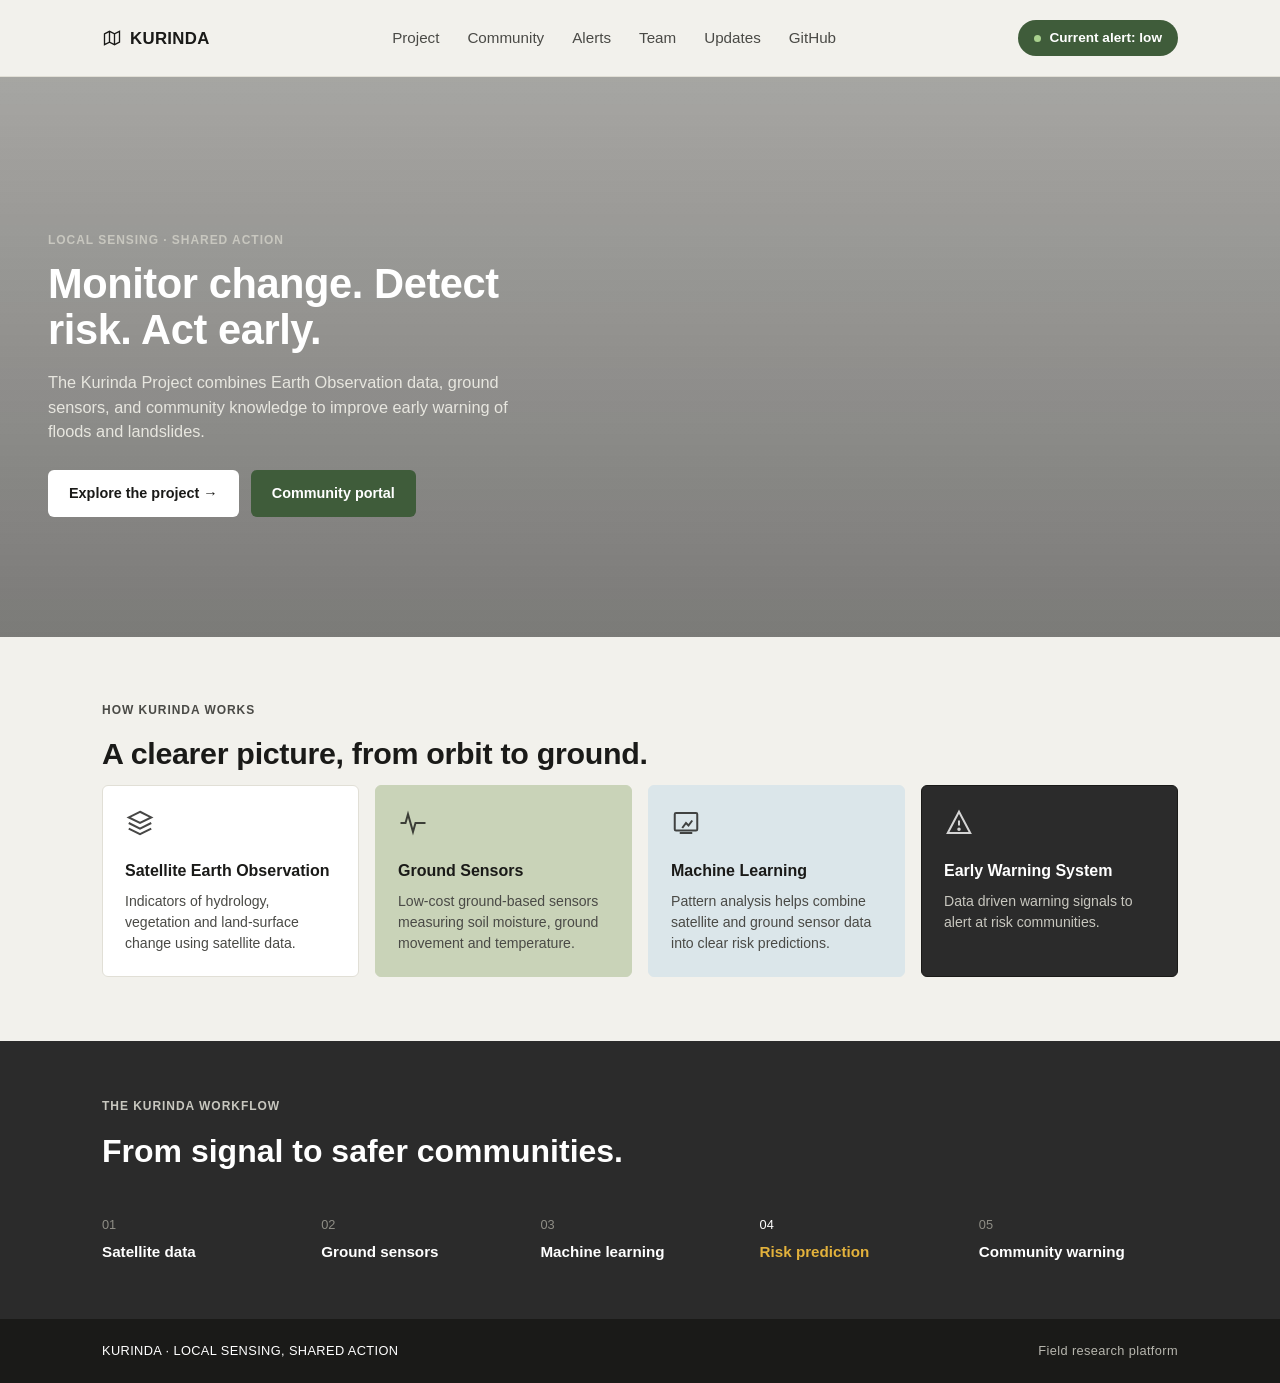
==== index.html @ 80cce1a8 "Update index.html" ====
<!doctype html>
<html lang="en">
<head>
<meta charset="utf-8">
<meta name="viewport" content="width=device-width, initial-scale=1">
<title>Kurinda — Monitor change. Detect risk. Act early.</title>
<meta name="description" content="Kurinda combines Earth Observation data, ground sensors, and community knowledge to improve early warning of floods and landslides.">
<link rel="stylesheet" href="style.css">
<style>
/* ---- Edits (loaded after style.css so these take priority) ---- */

/* Hero: photo background with a dark overlay so the text stays readable */
.hero {
  background:
    linear-gradient(rgba(25, 25, 25, 0.35), rgba(25, 25, 25, 0.55)),
    url("hero.jpg") center / cover no-repeat;
}

/* Black backgrounds -> dark grey */
.workflow,
.site-footer,
.feat-card.dark {
  background: #2b2b2b;
}

/* Workflow numbers + labels: all white (including the Risk prediction step) */
.step .num,
.step .label,
.step.accent .num,
.step.accent .label {
  color: #fff;
}
</style>
</head>
<body>

<header class="site-header">
  <div class="header-inner">
    <a href="index.html" class="logo">
      <svg width="20" height="20" viewBox="0 0 24 24" fill="none" stroke="currentColor" stroke-width="1.6"><path d="M3 7l6-3 6 3 6-3v13l-6 3-6-3-6 3V7z"/><path d="M9 4v13"/><path d="M15 7v13"/></svg>
      KURINDA
    </a>
    <button class="nav-toggle" aria-label="Toggle menu"><span></span><span></span><span></span></button>
    <nav class="main-nav">
      <a href="project.html">Project</a>
      <a href="community.html">Community</a>
      <a href="alerts.html">Alerts</a>
      <a href="team.html">Team</a>
      <a href="updates.html">Updates</a>
      <a href="https://github.com/ds2713/ProjectKurinda_PCB">GitHub</a>
    </nav>
    <span class="alert-pill"><span class="dot"></span> Current alert: low</span>
  </div>
</header>

<section class="hero">
  <div class="hero-content">
    <div class="eyebrow on-dark">Local sensing · Shared action</div>
    <h1>Monitor change. Detect risk. Act early.</h1>
    <p>The Kurinda Project combines Earth Observation data, ground sensors, and community knowledge to improve early warning of floods and landslides.</p>
    <div class="hero-actions">
      <a href="project.html" class="btn btn-light">Explore the project →</a>
      <a href="community.html" class="btn btn-green">Community portal</a>
    </div>
  </div>
</section>

<section>
  <div class="wrap">
    <div class="eyebrow">How Kurinda works</div>
    <h2 class="section-title">A clearer picture, from orbit to ground.</h2>
    <div class="grid-4">
      <div class="feat-card">
        <svg class="icon" viewBox="0 0 24 24" fill="none" stroke="currentColor" stroke-width="1.6"><path d="M12 3l9 4.5-9 4.5-9-4.5L12 3z"/><path d="M3 12l9 4.5 9-4.5"/><path d="M3 16.5l9 4.5 9-4.5"/></svg>
        <h3>Satellite Earth Observation</h3>
        <p>Indicators of hydrology, vegetation and land-surface change using satellite data.</p>
      </div>
      <div class="feat-card olive">
        <svg class="icon" viewBox="0 0 24 24" fill="none" stroke="currentColor" stroke-width="1.6"><path d="M2 12h4l2-7 4 14 2-7h8"/></svg>
        <h3>Ground Sensors</h3>
        <p>Low-cost ground-based sensors measuring soil moisture, ground movement and temperature.</p>
      </div>
      <div class="feat-card pale">
        <svg class="icon" viewBox="0 0 24 24" fill="none" stroke="currentColor" stroke-width="1.6"><rect x="3" y="4" width="18" height="14" rx="1"/><path d="M7 20h10M9 16l3-4 2 2 3-4"/></svg>
        <h3>Machine Learning</h3>
        <p>Pattern analysis helps combine satellite and ground sensor data into clear risk predictions.</p>
      </div>
      <div class="feat-card dark">
        <svg class="icon" viewBox="0 0 24 24" fill="none" stroke="currentColor" stroke-width="1.6"><path d="M12 3l9 17H3L12 3z"/><path d="M12 10v4"/><circle cx="12" cy="17" r="0.6" fill="currentColor"/></svg>
        <h3>Early Warning System</h3>
        <p>Data driven warning signals to alert at risk communities.</p>
      </div>
    </div>
  </div>
</section>

<div class="workflow">
  <div class="wrap">
    <div class="eyebrow on-dark">The Kurinda workflow</div>
    <h2>From signal to safer communities.</h2>
    <div class="step-row">
      <div class="step"><div class="num">01</div><div class="label">Satellite data</div></div>
      <div class="step"><div class="num">02</div><div class="label">Ground sensors</div></div>
      <div class="step"><div class="num">03</div><div class="label">Machine learning</div></div>
      <div class="step accent"><div class="num">04</div><div class="label">Risk prediction</div></div>
      <div class="step"><div class="num">05</div><div class="label">Community warning</div></div>
    </div>
  </div>
</div>

<footer class="site-footer">
  <div class="footer-inner">
    <span>KURINDA · LOCAL SENSING, SHARED ACTION</span>
    <span class="muted">Field research platform</span>
  </div>
</footer>

<script src="script.js"></script>
</body>
</html>
---- style.css ----
/* ===== Kurinda — shared styles ===== */

:root {
  --cream: #f2f1ec;
  --white: #ffffff;
  --ink: #1a1a18;
  --ink-soft: #4a4a46;
  --muted: #8a8a84;
  --line: #e1dfd6;

  --green: #5b7a52;
  --green-dark: #3f5c3a;
  --olive: #c9d3b8;
  --blue-pale: #dbe6ea;

  --amber: #e3b23c;
  --amber-text: #6b4f10;
  --red: #c17a3d;
  --red-text: #6b3a13;
  --black-alert: #7a2e28;

  --radius: 6px;
  --maxw: 1140px;

  font-size: 16px;
}

* { box-sizing: border-box; }

html, body {
  margin: 0;
  padding: 0;
}

body {
  background: var(--cream);
  color: var(--ink);
  font-family: -apple-system, "Inter", "Segoe UI", Helvetica, Arial, sans-serif;
  line-height: 1.5;
  -webkit-font-smoothing: antialiased;
}

a { color: inherit; text-decoration: none; }

img { max-width: 100%; display: block; }

.wrap {
  max-width: var(--maxw);
  margin: 0 auto;
  padding: 0 32px;
}

/* ---------- Header ---------- */

header.site-header {
  background: var(--cream);
  border-bottom: 1px solid var(--line);
}

.header-inner {
  max-width: var(--maxw);
  margin: 0 auto;
  padding: 20px 32px;
  display: flex;
  align-items: center;
  justify-content: space-between;
  gap: 24px;
}

.logo {
  display: flex;
  align-items: center;
  gap: 8px;
  font-weight: 700;
  font-size: 1.05rem;
  letter-spacing: 0.02em;
  white-space: nowrap;
}

.logo svg { flex-shrink: 0; }

nav.main-nav {
  display: flex;
  gap: 28px;
  flex: 1;
  justify-content: center;
}

nav.main-nav a {
  font-size: 0.95rem;
  color: var(--ink-soft);
  transition: color 0.15s ease;
}

nav.main-nav a:hover { color: var(--ink); }

nav.main-nav a.active {
  color: var(--ink);
  font-weight: 600;
}

.alert-pill {
  display: inline-flex;
  align-items: center;
  gap: 8px;
  background: var(--green-dark);
  color: var(--white);
  font-size: 0.85rem;
  font-weight: 600;
  padding: 8px 16px;
  border-radius: 20px;
  white-space: nowrap;
}

.alert-pill .dot {
  width: 7px;
  height: 7px;
  border-radius: 50%;
  background: #a9d18e;
}

.nav-toggle {
  display: none;
  background: none;
  border: none;
  cursor: pointer;
  padding: 4px;
}

.nav-toggle span {
  display: block;
  width: 22px;
  height: 2px;
  background: var(--ink);
  margin: 5px 0;
}

/* ---------- Footer ---------- */

footer.site-footer {
  background: var(--ink);
  color: var(--white);
}

.footer-inner {
  max-width: var(--maxw);
  margin: 0 auto;
  padding: 22px 32px;
  display: flex;
  align-items: center;
  justify-content: space-between;
  font-size: 0.8rem;
  letter-spacing: 0.03em;
}

.footer-inner .muted { color: #b7b6ae; }

/* ---------- Eyebrow / labels ---------- */

.eyebrow {
  font-size: 0.75rem;
  font-weight: 700;
  letter-spacing: 0.08em;
  text-transform: uppercase;
  color: var(--ink-soft);
  margin-bottom: 12px;
}

.eyebrow.on-dark { color: #c8c7bf; }

/* ---------- Buttons ---------- */

.btn {
  display: inline-flex;
  align-items: center;
  gap: 8px;
  padding: 12px 20px;
  border-radius: var(--radius);
  font-size: 0.9rem;
  font-weight: 600;
  border: 1px solid transparent;
}

.btn-light {
  background: var(--white);
  color: var(--ink);
}

.btn-green {
  background: var(--green-dark);
  color: var(--white);
}

/* ---------- Hero (home) ---------- */

.hero {
  position: relative;
  min-height: 560px;
  display: flex;
  align-items: flex-end;
  background:
    linear-gradient(180deg, rgba(10, 16, 8, 0.15) 0%, rgba(8, 12, 6, 0.75) 100%),
    linear-gradient(135deg, #2f4423 0%, #4a6636 40%, #6d8a4d 70%, #3a5528 100%);
  background-blend-mode: multiply;
}

.hero-content {
  position: relative;
  color: var(--white);
  padding: 56px 48px;
  max-width: 620px;
}

.hero h1 {
  font-size: 2.6rem;
  line-height: 1.1;
  margin: 0 0 18px;
  font-weight: 700;
  letter-spacing: -0.01em;
}

.hero p {
  font-size: 1.02rem;
  color: #e7e6df;
  max-width: 460px;
  margin: 0 0 26px;
}

.hero-actions {
  display: flex;
  gap: 12px;
}

/* ---------- Section wrappers ---------- */

section { padding: 64px 0; }
section.tight { padding: 48px 0; }

h2.section-title {
  font-size: 1.9rem;
  font-weight: 700;
  letter-spacing: -0.01em;
  margin: 0 0 8px;
}

.section-lead {
  color: var(--ink-soft);
  max-width: 640px;
  margin: 0 0 36px;
}

/* ---------- Card grid (home features) ---------- */

.grid-4 {
  display: grid;
  grid-template-columns: repeat(4, 1fr);
  gap: 16px;
}

.feat-card {
  background: var(--white);
  border: 1px solid var(--line);
  border-radius: var(--radius);
  padding: 22px;
}

.feat-card .icon {
  width: 30px;
  height: 30px;
  margin-bottom: 14px;
  opacity: 0.8;
}

.feat-card h3 {
  font-size: 1rem;
  margin: 0 0 8px;
}

.feat-card p {
  font-size: 0.88rem;
  color: var(--ink-soft);
  margin: 0;
}

.feat-card.olive { background: var(--olive); border-color: var(--olive); }
.feat-card.pale { background: var(--blue-pale); border-color: var(--blue-pale); }
.feat-card.dark { background: var(--ink); border-color: var(--ink); color: var(--white); }
.feat-card.dark p { color: #c8c7bf; }

/* ---------- Dark workflow band ---------- */

.workflow {
  background: var(--ink);
  color: var(--white);
  padding: 56px 0;
}

.workflow h2 {
  font-size: 2rem;
  margin: 0 0 40px;
  max-width: 560px;
}

.step-row {
  display: grid;
  grid-template-columns: repeat(5, 1fr);
  gap: 20px;
}

.step-row .step .num {
  font-size: 0.8rem;
  color: #8f8e86;
  margin-bottom: 6px;
}

.step-row .step .label { font-size: 0.95rem; font-weight: 600; }
.step-row .step.accent .label { color: var(--amber); }

/* ---------- Generic page hero (non-home pages) ---------- */

.page-head { padding: 56px 0 40px; }

.page-head h1 {
  font-size: 2.4rem;
  margin: 0 0 14px;
  font-weight: 700;
  letter-spacing: -0.01em;
}

.page-head p {
  max-width: 640px;
  color: var(--ink-soft);
  margin: 0;
}

/* ---------- Dark feature panel w/ image ---------- */

.panel-dark {
  background: var(--ink);
  color: var(--white);
  border-radius: 10px;
  padding: 40px;
  display: grid;
  grid-template-columns: 1fr 1fr;
  gap: 36px;
  align-items: center;
}

.panel-dark h3 { font-size: 1.6rem; margin: 10px 0 14px; }
.panel-dark p { color: #cfcec6; margin: 0; }

.panel-photo {
  position: relative;
  border-radius: 8px;
  overflow: hidden;
  min-height: 220px;
  background: linear-gradient(135deg, #cfa96b 0%, #8fae63 45%, #35502a 100%);
  display: flex;
  align-items: flex-end;
  justify-content: center;
  padding-bottom: 18px;
}

.pin-badge {
  background: rgba(255,255,255,0.95);
  color: var(--ink);
  font-size: 0.82rem;
  font-weight: 600;
  padding: 8px 14px;
  border-radius: 20px;
  display: inline-flex;
  align-items: center;
  gap: 6px;
}

/* ---------- Numbered step loop ---------- */

.loop-row {
  display: flex;
  align-items: center;
  gap: 20px;
  flex-wrap: wrap;
}

.loop-row .step {
  min-width: 100px;
}
.loop-row .num {
  font-size: 0.8rem;
  color: var(--muted);
  margin-bottom: 4px;
}
.loop-row .label { font-weight: 600; }
.loop-row .arrow { color: var(--muted); font-size: 1.1rem; }

/* ---------- 3-card research grid ---------- */

.grid-3 {
  display: grid;
  grid-template-columns: repeat(3, 1fr);
  gap: 16px;
}

.grid-3 .feat-card h3 { margin-top: 4px; }

/* ---------- Two column dark footer panel (project page) ---------- */

.panel-split {
  background: var(--ink);
  color: var(--white);
  border-radius: 10px;
  padding: 36px 40px;
  display: grid;
  grid-template-columns: 1.3fr 1fr;
  gap: 40px;
}

.panel-split h4 {
  font-size: 0.75rem;
  letter-spacing: 0.06em;
  text-transform: uppercase;
  color: #b7b6ae;
  margin: 0 0 12px;
}

.panel-split p { color: #d7d6cf; font-size: 0.92rem; margin: 0; }

.panel-split .col + .col { border-top: 1px solid #3a3a36; margin-top: 20px; padding-top: 20px; }
.panel-split ul { margin: 8px 0 0; padding-left: 18px; color: #d7d6cf; font-size: 0.9rem; }
.panel-split .links { display: flex; flex-direction: column; gap: 2px; color: #d7d6cf; font-size: 0.9rem; }

/* ---------- Status card (community) ---------- */

.status-card {
  background: var(--white);
  border: 1px solid var(--line);
  border-radius: var(--radius);
  padding: 22px 26px;
  display: flex;
  align-items: center;
  gap: 16px;
  margin-bottom: 24px;
}

.status-card .status-dot {
  width: 44px;
  height: 44px;
  border-radius: 50%;
  background: var(--olive);
  display: flex;
  align-items: center;
  justify-content: center;
  flex-shrink: 0;
  color: var(--green-dark);
}

.status-card h3 { margin: 0 0 2px; font-size: 1.1rem; }
.status-card p { margin: 0; color: var(--ink-soft); font-size: 0.88rem; }

/* ---------- Risk flow + levels ---------- */

.risk-box {
  background: var(--white);
  border: 1px solid var(--line);
  border-radius: var(--radius);
  padding: 26px;
  margin-bottom: 16px;
}

.risk-box > p { color: var(--ink-soft); margin: 0 0 20px; max-width: 620px; }

.flow-row {
  display: flex;
  align-items: center;
  gap: 10px;
  flex-wrap: wrap;
  margin-bottom: 24px;
}

.flow-chip {
  display: inline-flex;
  align-items: center;
  gap: 8px;
  padding: 8px 14px;
  border-radius: 20px;
  border: 1px solid var(--line);
  background: var(--white);
  font-size: 0.85rem;
  font-weight: 600;
}

.flow-chip.olive { background: var(--olive); border-color: var(--olive); }
.flow-chip.dark { background: var(--ink); color: var(--white); border-color: var(--ink); }
.flow-chip.pale { background: var(--blue-pale); border-color: var(--blue-pale); }
.flow-arrow { color: var(--muted); }

.risk-levels {
  display: grid;
  grid-template-columns: repeat(4, 1fr);
  gap: 12px;
}

.risk-level {
  border-radius: var(--radius);
  padding: 16px 18px;
  color: var(--white);
}

.risk-level .rl-title { font-weight: 700; font-size: 0.88rem; margin-bottom: 4px; }
.risk-level .rl-sub { font-size: 0.82rem; opacity: 0.92; }

.risk-level.low { background: var(--green); }
.risk-level.medium { background: var(--amber); color: var(--amber-text); }
.risk-level.high { background: var(--red); color: var(--red-text); }
.risk-level.extreme { background: var(--black-alert); }

/* ---------- Action tiles (community) ---------- */

.tile-grid {
  display: grid;
  grid-template-columns: 1fr 1fr;
  gap: 16px;
}

.tile {
  border-radius: var(--radius);
  padding: 26px;
  background: var(--blue-pale);
}

.tile.grey { background: #b9b8b0; }
.tile.dark { background: var(--ink); color: var(--white); }

.tile .icon { font-size: 1.3rem; margin-bottom: 14px; display: block; }
.tile h3 { margin: 0 0 6px; font-size: 1.05rem; }
.tile p { margin: 0; font-size: 0.88rem; color: var(--ink-soft); }
.tile.dark p { color: #c8c7bf; }

/* ---------- Alerts page ---------- */

.alert-panel {
  background: var(--ink);
  color: var(--white);
  border-radius: 10px;
  padding: 44px;
}

.alert-panel h1 { font-size: 2.4rem; margin: 0 0 14px; }
.alert-panel > p { color: #c8c7bf; max-width: 560px; margin: 0 0 30px; }

.alert-photo {
  position: relative;
  border-radius: 8px;
  overflow: hidden;
  min-height: 260px;
  background: linear-gradient(120deg, #3a5528 0%, #6d8a4d 50%, #2f4423 100%);
  display: flex;
  align-items: center;
  justify-content: center;
  margin-bottom: 20px;
}

.data-bar {
  background: var(--white);
  color: var(--ink);
  border-radius: 6px;
  padding: 16px 22px;
  display: flex;
  gap: 48px;
}

.data-bar .dl { font-size: 0.72rem; letter-spacing: 0.06em; text-transform: uppercase; color: var(--muted); margin-bottom: 4px; }
.data-bar .dv { font-weight: 600; }

/* ---------- Team page ---------- */

.people-grid {
  display: grid;
  grid-template-columns: repeat(3, 1fr);
  gap: 16px;
  margin-bottom: 24px;
}

.person-card {
  background: var(--white);
  border: 1px solid var(--line);
  border-radius: var(--radius);
  padding: 22px 24px;
}

.person-card h3 { margin: 0 0 4px; font-size: 1.1rem; }
.person-card p { margin: 0; color: var(--ink-soft); font-size: 0.9rem; }

.about-panel {
  background: var(--ink);
  color: var(--white);
  border-radius: 10px;
  padding: 30px 34px;
}

.about-panel p { color: #d7d6cf; margin: 8px 0 0; max-width: 760px; }

/* ---------- Updates page ---------- */

.news-grid {
  display: grid;
  grid-template-columns: repeat(3, 1fr);
  gap: 20px;
}

.news-card {
  background: var(--white);
  border: 1px solid var(--line);
  border-radius: var(--radius);
  overflow: hidden;
}

.news-photo {
  height: 150px;
  background: linear-gradient(135deg, #3a5528 0%, #7a9457 50%, #2f4423 100%);
}

.news-photo.b { background: linear-gradient(135deg, #7a9ba8 0%, #c7d3d6 60%, #9ab0ab 100%); }
.news-photo.c { background: linear-gradient(135deg, #d99a4e 0%, #e7c17a 45%, #6d8a4d 100%); }

.news-card .news-body { padding: 20px; }
.news-card .date { font-size: 0.78rem; color: var(--muted); margin-bottom: 8px; }
.news-card h3 { font-size: 1.05rem; margin: 0 0 10px; line-height: 1.3; }
.news-card p { margin: 0; font-size: 0.88rem; color: var(--ink-soft); }

/* ---------- Responsive ---------- */

@media (max-width: 900px) {
  .grid-4, .grid-3, .people-grid, .news-grid, .risk-levels { grid-template-columns: repeat(2, 1fr); }
  .step-row { grid-template-columns: repeat(2, 1fr); row-gap: 24px; }
  .panel-dark, .panel-split { grid-template-columns: 1fr; }
  .tile-grid { grid-template-columns: 1fr; }
  nav.main-nav { display: none; }
  .nav-toggle { display: block; }
}

@media (max-width: 900px) {
  nav.main-nav.open {
    display: flex;
    position: absolute;
    top: 68px;
    left: 0;
    right: 0;
    background: var(--cream);
    border-bottom: 1px solid var(--line);
    flex-direction: column;
    padding: 16px 32px;
    gap: 14px;
    z-index: 20;
  }
  header.site-header { position: relative; }
}

@media (max-width: 640px) {
  .grid-4, .grid-3, .people-grid, .news-grid, .risk-levels, .step-row { grid-template-columns: 1fr; }
  .hero h1 { font-size: 2rem; }
  .hero-content { padding: 36px 24px; }
  .wrap, .header-inner, .footer-inner { padding-left: 20px; padding-right: 20px; }
  .data-bar { flex-direction: column; gap: 14px; }
}
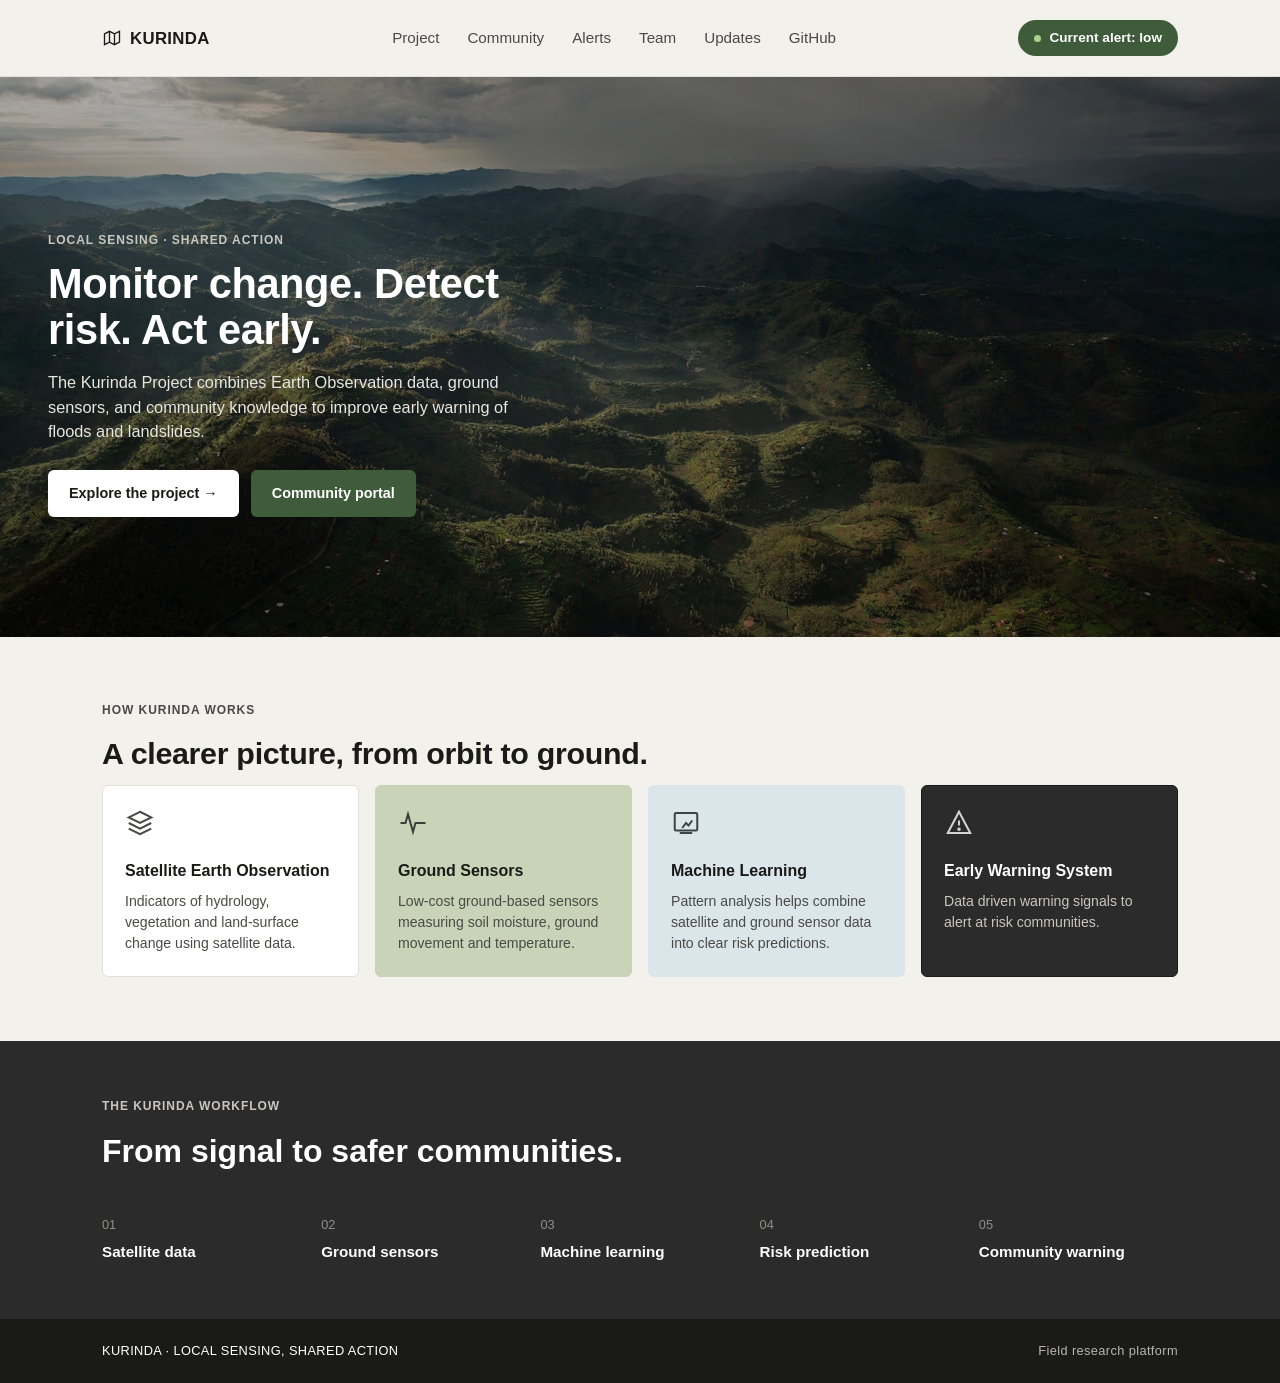
==== commit 6a021dff: "Update index.html" ====
--- a/index.html
+++ b/index.html
@@ -102,7 +102,7 @@
       <div class="step"><div class="num">01</div><div class="label">Satellite data</div></div>
       <div class="step"><div class="num">02</div><div class="label">Ground sensors</div></div>
       <div class="step"><div class="num">03</div><div class="label">Machine learning</div></div>
-      <div class="step accent"><div class="num">04</div><div class="label">Risk prediction</div></div>
+      <div class="step"><div class="num">04</div><div class="label">Risk prediction</div></div>
       <div class="step"><div class="num">05</div><div class="label">Community warning</div></div>
     </div>
   </div>
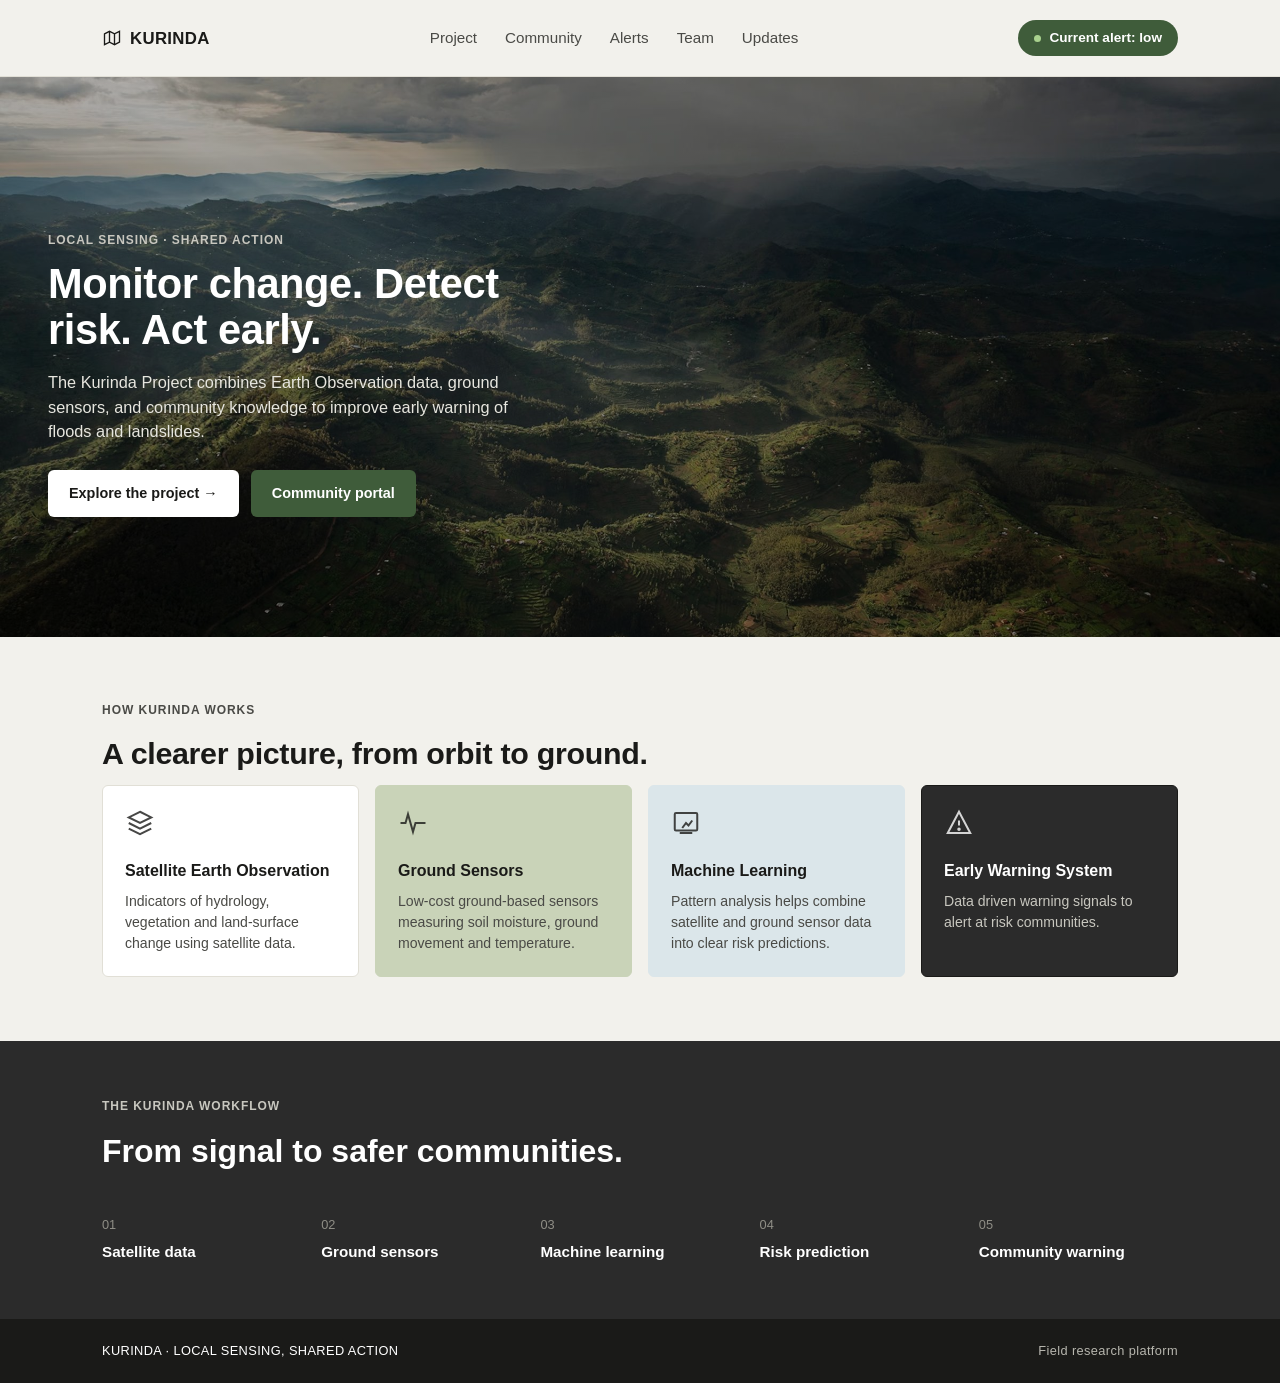
==== commit a0261de1: "Update index.html" ====
--- a/index.html
+++ b/index.html
@@ -47,7 +47,6 @@
       <a href="alerts.html">Alerts</a>
       <a href="team.html">Team</a>
       <a href="updates.html">Updates</a>
-      <a href="https://github.com/ds2713/ProjectKurinda_PCB">GitHub</a>
     </nav>
     <span class="alert-pill"><span class="dot"></span> Current alert: low</span>
   </div>
--- a/style.css
+++ b/style.css
@@ -512,7 +512,7 @@
 .risk-level.low { background: var(--green); }
 .risk-level.medium { background: var(--amber); color: var(--amber-text); }
 .risk-level.high { background: var(--red); color: var(--red-text); }
-.risk-level.extreme { background: var(--black-alert); }
+.risk-level.severe { background: var(--black-alert); }
 
 /* ---------- Action tiles (community) ---------- */
 
@@ -591,14 +591,38 @@
 .person-card h3 { margin: 0 0 4px; font-size: 1.1rem; }
 .person-card p { margin: 0; color: var(--ink-soft); font-size: 0.9rem; }
 
+.photo-placeholder {
+  aspect-ratio: 1 / 1;
+  width: 100%;
+  margin-bottom: 16px;
+  border-radius: var(--radius);
+  background: var(--cream);
+  border: 1px dashed #c9c7bc;
+  color: var(--muted);
+  display: flex;
+  align-items: center;
+  justify-content: center;
+  font-size: 0.8rem;
+  letter-spacing: 0.06em;
+  text-transform: uppercase;
+}
+
+.person-photo {
+  aspect-ratio: 1 / 1;
+  width: 100%;
+  object-fit: cover;
+  margin-bottom: 16px;
+  border-radius: var(--radius);
+}
+
 .about-panel {
-  background: var(--ink);
+  background: var(--ink-soft);
   color: var(--white);
   border-radius: 10px;
   padding: 30px 34px;
 }
 
-.about-panel p { color: #d7d6cf; margin: 8px 0 0; max-width: 760px; }
+.about-panel p { color: #ecebe4; margin: 8px 0 0; }
 
 /* ---------- Updates page ---------- */
 
@@ -617,11 +641,11 @@
 
 .news-photo {
   height: 150px;
-  background: linear-gradient(135deg, #3a5528 0%, #7a9457 50%, #2f4423 100%);
-}
-
-.news-photo.b { background: linear-gradient(135deg, #7a9ba8 0%, #c7d3d6 60%, #9ab0ab 100%); }
-.news-photo.c { background: linear-gradient(135deg, #d99a4e 0%, #e7c17a 45%, #6d8a4d 100%); }
+  background-color: #7a9457;
+  background-size: cover;
+  background-position: center;
+  background-repeat: no-repeat;
+}
 
 .news-card .news-body { padding: 20px; }
 .news-card .date { font-size: 0.78rem; color: var(--muted); margin-bottom: 8px; }
@@ -663,3 +687,187 @@
   .wrap, .header-inner, .footer-inner { padding-left: 20px; padding-right: 20px; }
   .data-bar { flex-direction: column; gap: 14px; }
 }
+
+/* ==== Kurinda community page updates ==== */
+
+/* 1. ML model chip: dark grey */
+.flow-chip.dark {
+  background: #3a3d40;
+  color: #ffffff;
+  border-color: #3a3d40;
+}
+
+/* 2. Outline icons (replace emojis) — sized to roughly one capital letter */
+.ico,
+.tile .icon svg {
+  fill: none;
+  stroke: currentColor;
+  stroke-width: 2;
+  stroke-linecap: round;
+  stroke-linejoin: round;
+}
+.flow-chip .ico {
+  width: 13px;
+  height: 13px;
+  vertical-align: -1px;
+  margin-right: 5px;
+}
+.tile .icon {
+  display: inline-flex;
+  margin-bottom: 8px;
+}
+.tile .icon svg {
+  width: 14px;
+  height: 14px;
+}
+
+/* 3. Traffic-light colours — !important so they beat any earlier rules on .risk-level */
+.risk-level.low     { background: #2e7d32 !important; color: #ffffff !important; border-color: #2e7d32 !important; } /* green */
+.risk-level.medium  { background: #ffb300 !important; color: #1a1a1a !important; border-color: #ffb300 !important; } /* amber */
+.risk-level.high    { background: #d32f2f !important; color: #ffffff !important; border-color: #d32f2f !important; } /* red   */
+.risk-level.severe { background: #000000 !important; color: #ffffff !important; border-color: #000000 !important; } /* black */
+
+.risk-level .rl-title,
+.risk-level .rl-sub { color: inherit !important; }
+.risk-level .rl-sub { opacity: 0.85; }
+
+/* 4. Assembly guide tile is now a link — remove default link styling */
+a.tile {
+  text-decoration: none;
+  color: inherit;
+}
+
+/* 5. Back link (assembly-guide.html and other sub-pages) */
+.back-link {
+  display: inline-flex;
+  align-items: center;
+  gap: 6px;
+  margin-bottom: 16px;
+  color: inherit;
+  text-decoration: none;
+  font-size: 0.9rem;
+  opacity: 0.75;
+}
+.back-link:hover { opacity: 1; }
+.back-link svg { flex-shrink: 0; }
+
+/* 6. Download button */
+.download-btn {
+  display: inline-flex;
+  align-items: center;
+  gap: 8px;
+  margin-top: 20px;
+  padding: 10px 18px;
+  background: #3a3d40;
+  color: #ffffff;
+  border-radius: 6px;
+  text-decoration: none;
+  font-weight: 600;
+  font-size: 0.95rem;
+}
+.download-btn:hover { background: #2a2c2e; }
+
+/* 7. Numbered steps list */
+.steps {
+  list-style: none;
+  counter-reset: step;
+  padding: 0;
+  margin: 0;
+  display: flex;
+  flex-direction: column;
+  gap: 20px;
+}
+.steps li {
+  counter-increment: step;
+  position: relative;
+  padding-left: 44px;
+}
+.steps li::before {
+  content: counter(step);
+  position: absolute;
+  left: 0;
+  top: 0;
+  width: 30px;
+  height: 30px;
+  border-radius: 50%;
+  background: #3a3d40;
+  color: #ffffff;
+  display: flex;
+  align-items: center;
+  justify-content: center;
+  font-weight: 600;
+  font-size: 0.9rem;
+}
+.steps h3 { margin: 0 0 4px; }
+.steps p { margin: 0; }
+
+.note {
+  margin-top: 28px;
+  font-size: 0.85rem;
+  opacity: 0.6;
+  font-style: italic;
+}
+
+/* ==== Kurinda updates — round 2 ==== */
+
+/* Darker red for HIGH */
+.risk-level.high {
+  background: #c62828 !important;
+  border-color: #c62828 !important;
+}
+
+/* Black for the severe level */
+.risk-level.severe {
+  background: #000000 !important;
+  color: #ffffff !important;
+  border-color: #000000 !important;
+}
+
+/* Tile becomes a positioned box so the arrow can sit bottom-right */
+.tile {
+  position: relative;
+}
+.tile-arrow {
+  position: absolute;
+  bottom: 14px;
+  right: 14px;
+  width: 16px;
+  height: 16px;
+  fill: none;
+  stroke: currentColor;
+  stroke-width: 2;
+  stroke-linecap: round;
+  stroke-linejoin: round;
+  opacity: 0.6;
+}
+a.tile:hover .tile-arrow {
+  opacity: 1;
+}
+
+/* Back link, used on the new guide pages */
+.back-link {
+  display: inline-flex;
+  align-items: center;
+  gap: 6px;
+  margin-bottom: 16px;
+  color: inherit;
+  text-decoration: none;
+  font-size: 0.9rem;
+  opacity: 0.75;
+}
+.back-link:hover { opacity: 1; }
+.back-link svg { flex-shrink: 0; }
+
+/* Bottom tiles: dark grey instead of light grey */
+.tile.grey {
+  background: #3a3d40 !important;
+  border-color: #3a3d40 !important;
+  color: #ffffff !important;
+}
+.tile.grey h3,
+.tile.grey p {
+  color: #ffffff !important;
+}
+.tile.grey .icon svg {
+  stroke: #ffffff;
+}
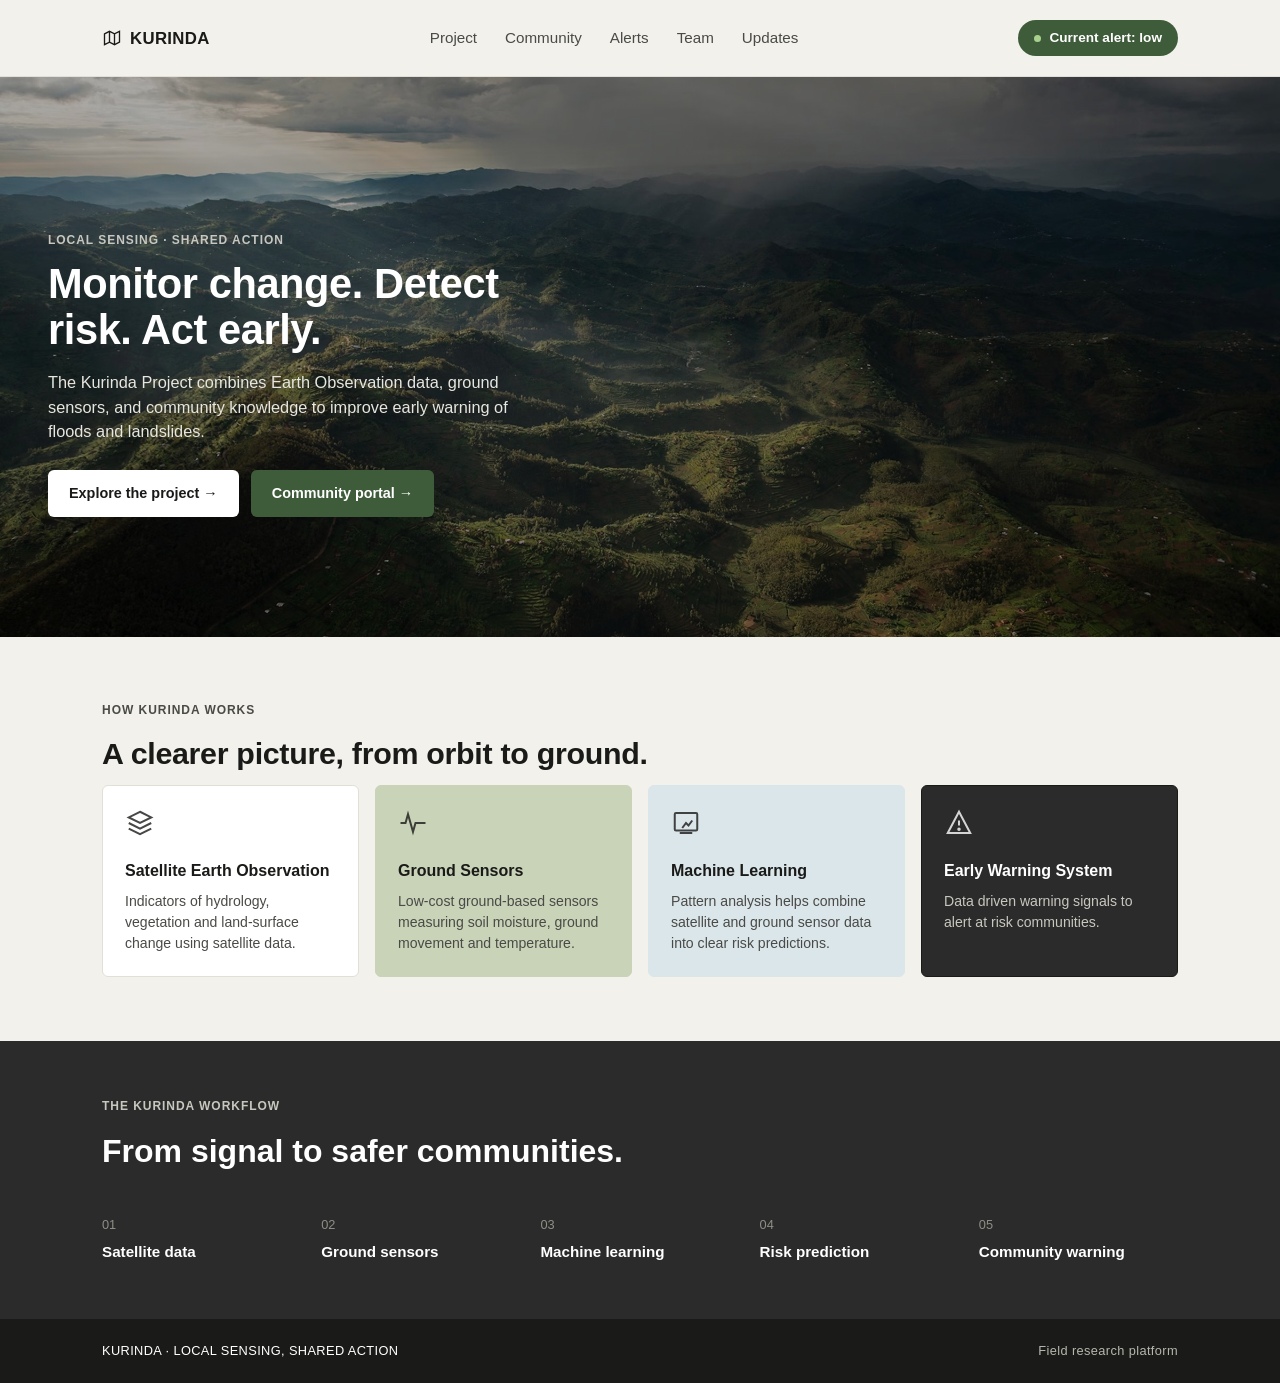
==== commit 28edede4: "Update index.html" ====
--- a/index.html
+++ b/index.html
@@ -59,7 +59,7 @@
     <p>The Kurinda Project combines Earth Observation data, ground sensors, and community knowledge to improve early warning of floods and landslides.</p>
     <div class="hero-actions">
       <a href="project.html" class="btn btn-light">Explore the project →</a>
-      <a href="community.html" class="btn btn-green">Community portal</a>
+      <a href="community.html" class="btn btn-green">Community portal →</a>
     </div>
   </div>
 </section>
@@ -116,4 +116,4 @@
 
 <script src="script.js"></script>
 </body>
-</html> 
+</html>
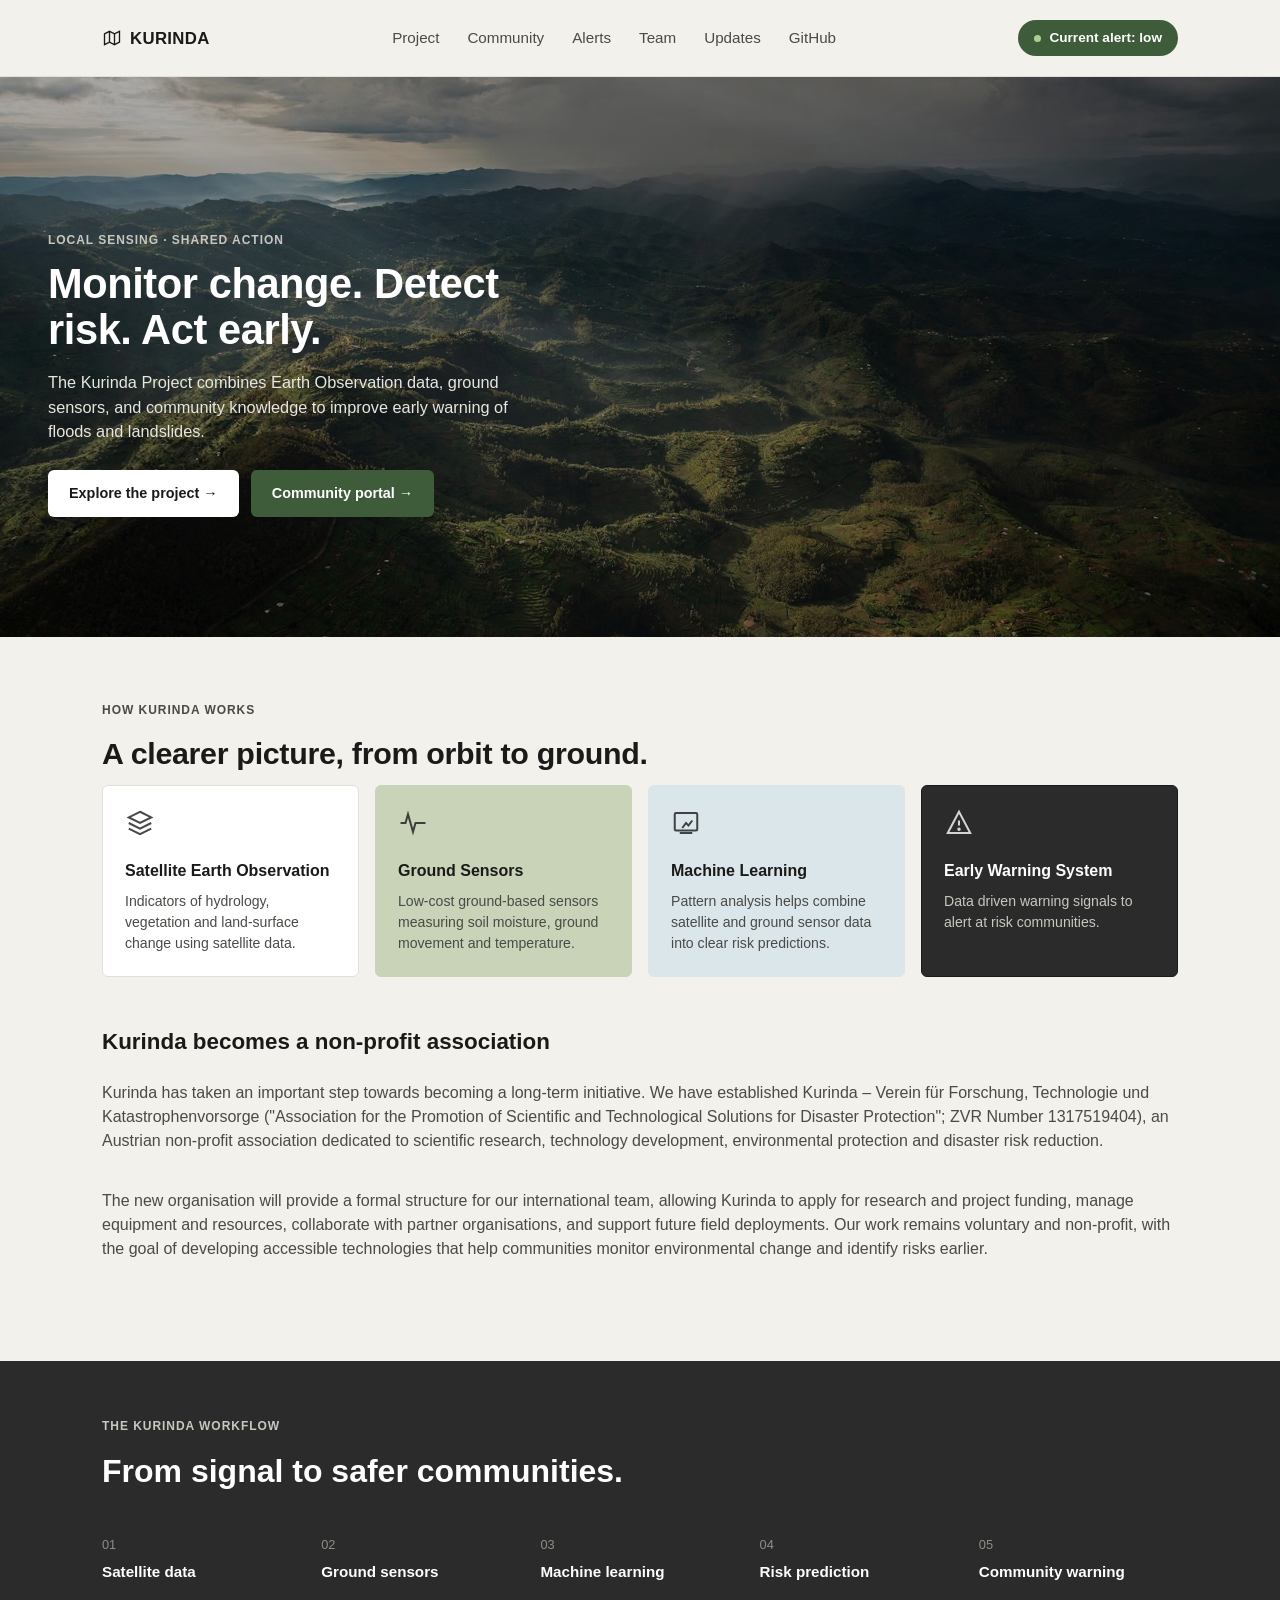
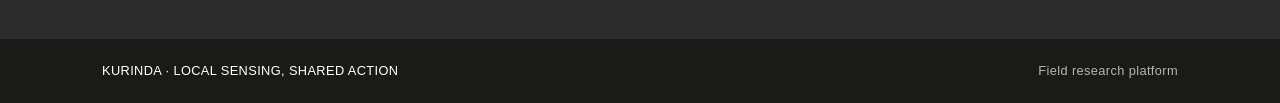
==== commit 058841cd: "Update index.html" ====
--- a/index.html
+++ b/index.html
@@ -30,27 +30,17 @@
 .step.accent .label {
   color: #fff;
 }
+
+/* Full-width announcement text below the "How Kurinda works" boxes */
+.section-lead.full-width {
+  max-width: none;
+}
 </style>
 </head>
 <body>
 
-<header class="site-header">
-  <div class="header-inner">
-    <a href="index.html" class="logo">
-      <svg width="20" height="20" viewBox="0 0 24 24" fill="none" stroke="currentColor" stroke-width="1.6"><path d="M3 7l6-3 6 3 6-3v13l-6 3-6-3-6 3V7z"/><path d="M9 4v13"/><path d="M15 7v13"/></svg>
-      KURINDA
-    </a>
-    <button class="nav-toggle" aria-label="Toggle menu"><span></span><span></span><span></span></button>
-    <nav class="main-nav">
-      <a href="project.html">Project</a>
-      <a href="community.html">Community</a>
-      <a href="alerts.html">Alerts</a>
-      <a href="team.html">Team</a>
-      <a href="updates.html">Updates</a>
-    </nav>
-    <span class="alert-pill"><span class="dot"></span> Current alert: low</span>
-  </div>
-</header>
+<div id="menu-placeholder"></div>
+<script src="menu.js"></script>
 
 <section class="hero">
   <div class="hero-content">
@@ -90,6 +80,12 @@
         <p>Data driven warning signals to alert at risk communities.</p>
       </div>
     </div>
+
+    <div style="margin-top:48px;">
+      <h3 class="section-title" style="font-size:1.4rem;">Kurinda becomes a non-profit association</h3>
+      <p class="section-lead full-width">Kurinda has taken an important step towards becoming a long-term initiative. We have established Kurinda – Verein für Forschung, Technologie und Katastrophenvorsorge ("Association for the Promotion of Scientific and Technological Solutions for Disaster Protection"; ZVR Number 1317519404), an Austrian non-profit association dedicated to scientific research, technology development, environmental protection and disaster risk reduction.</p>
+      <p class="section-lead full-width">The new organisation will provide a formal structure for our international team, allowing Kurinda to apply for research and project funding, manage equipment and resources, collaborate with partner organisations, and support future field deployments. Our work remains voluntary and non-profit, with the goal of developing accessible technologies that help communities monitor environmental change and identify risks earlier.</p>
+    </div>
   </div>
 </section>
 
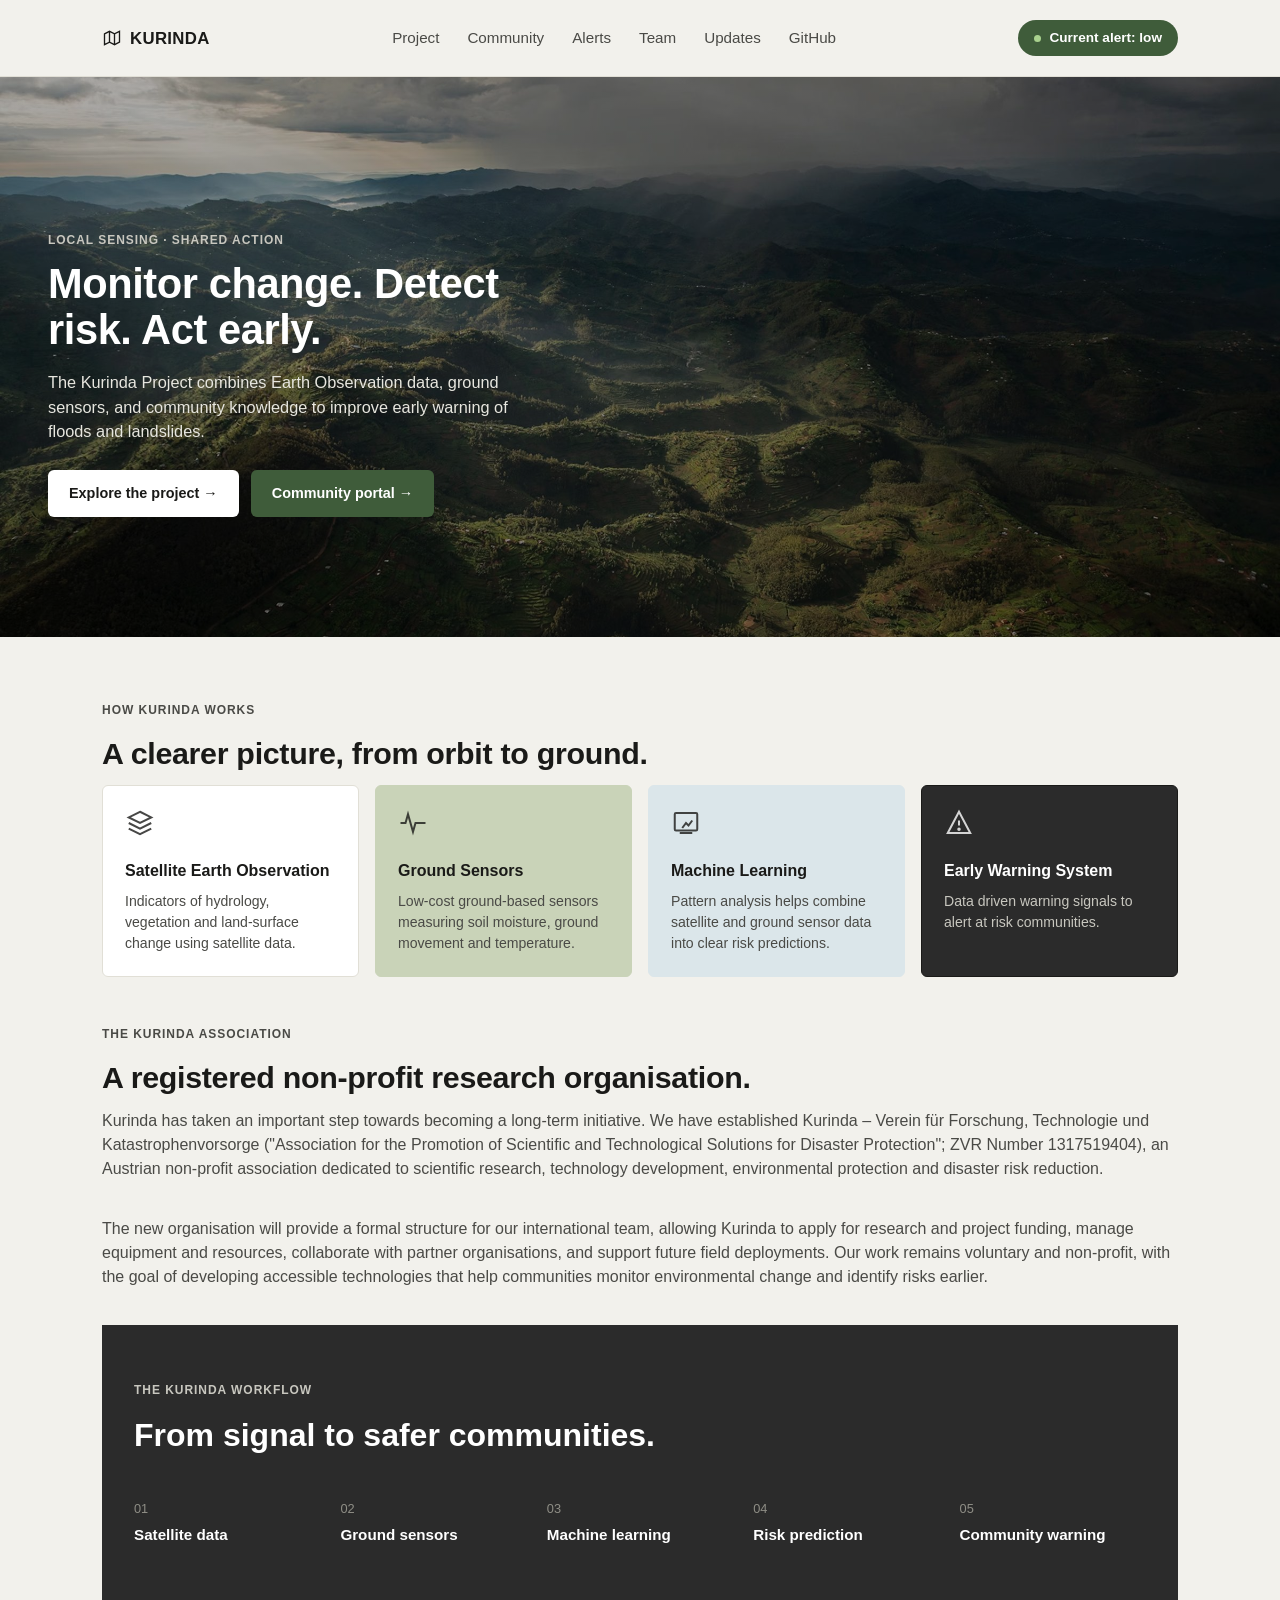
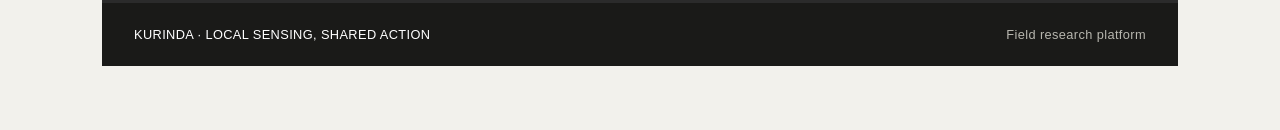
==== commit abeeea89: "Update index.html" ====
--- a/index.html
+++ b/index.html
@@ -82,12 +82,11 @@
     </div>
 
     <div style="margin-top:48px;">
-      <h3 class="section-title" style="font-size:1.4rem;">Kurinda becomes a non-profit association</h3>
+      <div class="eyebrow">The Kurinda association</div>
+      <h2 class="section-title">A registered non-profit research organisation.</h2>
       <p class="section-lead full-width">Kurinda has taken an important step towards becoming a long-term initiative. We have established Kurinda – Verein für Forschung, Technologie und Katastrophenvorsorge ("Association for the Promotion of Scientific and Technological Solutions for Disaster Protection"; ZVR Number 1317519404), an Austrian non-profit association dedicated to scientific research, technology development, environmental protection and disaster risk reduction.</p>
       <p class="section-lead full-width">The new organisation will provide a formal structure for our international team, allowing Kurinda to apply for research and project funding, manage equipment and resources, collaborate with partner organisations, and support future field deployments. Our work remains voluntary and non-profit, with the goal of developing accessible technologies that help communities monitor environmental change and identify risks earlier.</p>
     </div>
-  </div>
-</section>
 
 <div class="workflow">
   <div class="wrap">
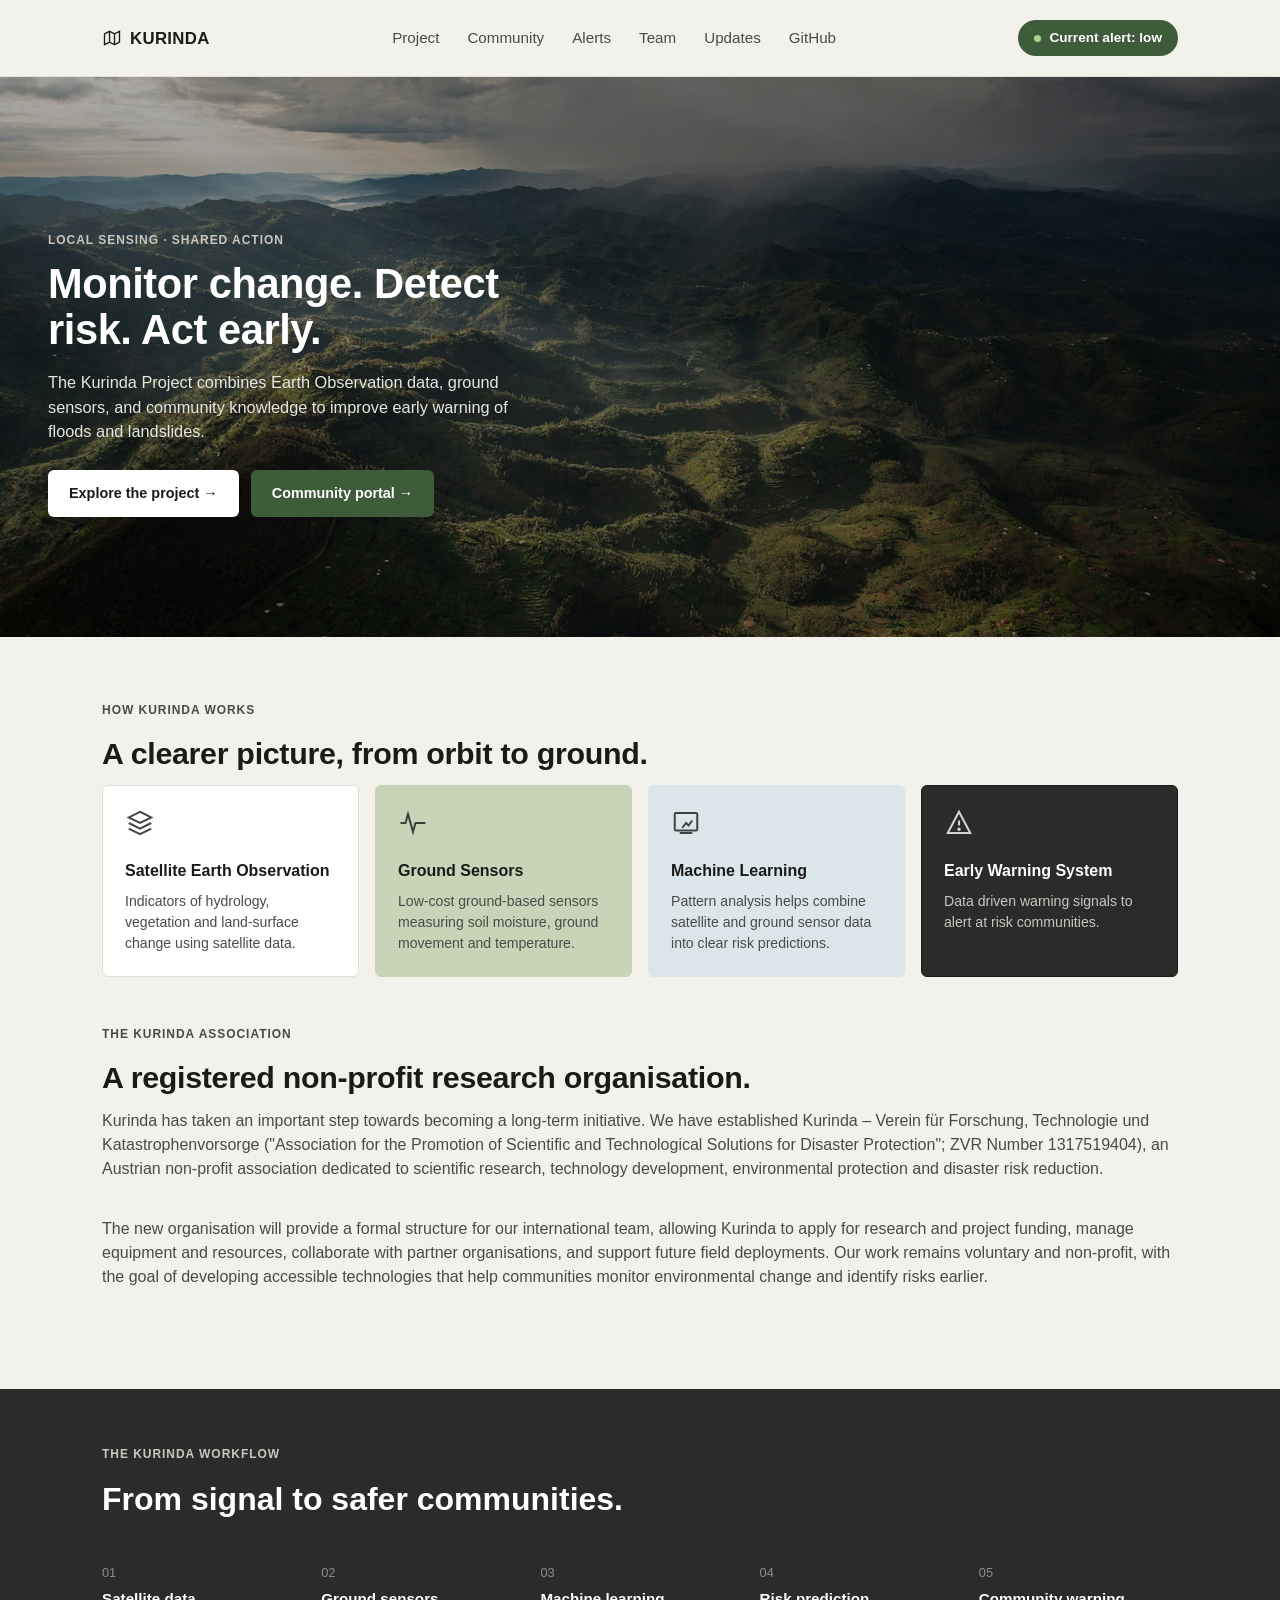
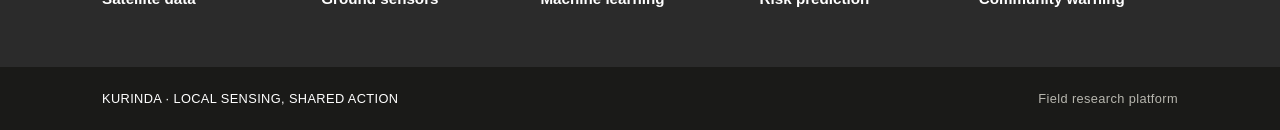
==== commit 72a664ff: "Update index.html" ====
--- a/index.html
+++ b/index.html
@@ -18,7 +18,6 @@
 
 /* Black backgrounds -> dark grey */
 .workflow,
-.site-footer,
 .feat-card.dark {
   background: #2b2b2b;
 }
@@ -87,6 +86,8 @@
       <p class="section-lead full-width">Kurinda has taken an important step towards becoming a long-term initiative. We have established Kurinda – Verein für Forschung, Technologie und Katastrophenvorsorge ("Association for the Promotion of Scientific and Technological Solutions for Disaster Protection"; ZVR Number 1317519404), an Austrian non-profit association dedicated to scientific research, technology development, environmental protection and disaster risk reduction.</p>
       <p class="section-lead full-width">The new organisation will provide a formal structure for our international team, allowing Kurinda to apply for research and project funding, manage equipment and resources, collaborate with partner organisations, and support future field deployments. Our work remains voluntary and non-profit, with the goal of developing accessible technologies that help communities monitor environmental change and identify risks earlier.</p>
     </div>
+  </div>
+</section>
 
 <div class="workflow">
   <div class="wrap">
